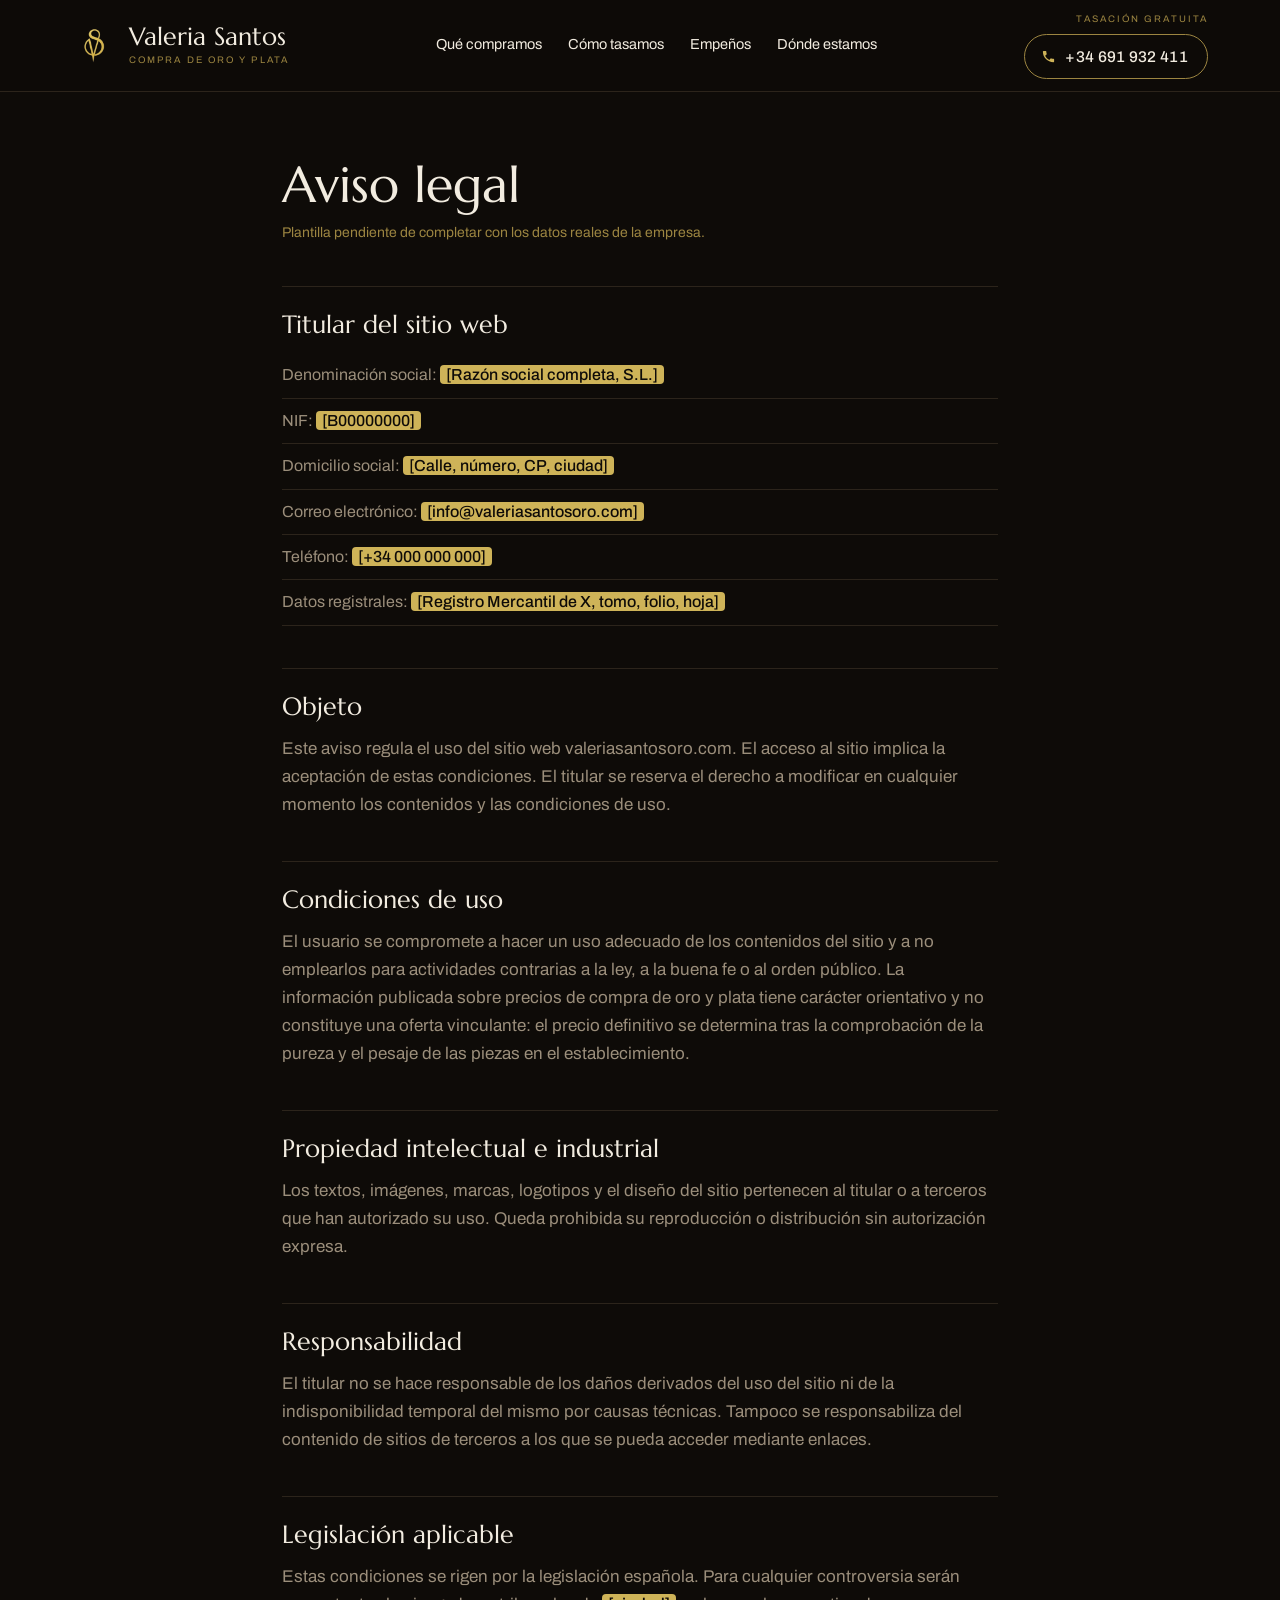
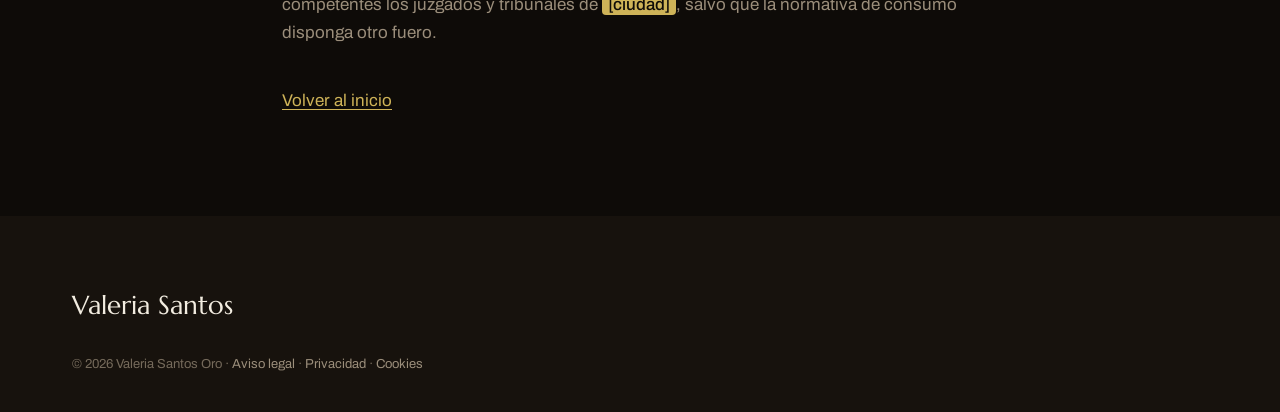
==== public/aviso-legal.html @ 577647a5 "Publicar solo ./public, no la raíz del repositorio La configuración anterior publicaba la raíz y dej" ====
<!DOCTYPE html>
<html lang="es">
<head>
<meta charset="utf-8">
<meta name="viewport" content="width=device-width, initial-scale=1">
<title>Aviso legal | Valeria Santos Oro</title>
<meta name="robots" content="noindex, follow">
<link rel="preconnect" href="https://fonts.googleapis.com">
<link rel="preconnect" href="https://fonts.gstatic.com" crossorigin>
<link href="https://fonts.googleapis.com/css2?family=Marcellus&family=Archivo:wght@400;500;600&display=swap" rel="stylesheet">
<script>document.documentElement.className += ' js';</script>
<link rel="icon" href="favicon.png" type="image/png">
<link rel="apple-touch-icon" href="favicon.png">
<link rel="stylesheet" href="assets/css/estilo.css">
</head>
<body>

<header class="cabecera">
  <div class="contenedor cabecera__fila">
    <a class="marca" href="index.html">
      <img class="marca__logo" src="assets/img/logo.png" alt="" width="300" height="300">
      <span class="marca__nombre">Valeria Santos</span>
      <span class="marca__rotulo">Compra de oro y plata</span>
    </a>
    <button class="menu-boton" type="button" aria-expanded="false" aria-controls="menu-principal">
      <span class="menu-boton__barras"><i></i><i></i><i></i></span>
      <span class="menu-boton__texto">Menú</span>
    </button>
    <nav class="menu" id="menu-principal" aria-label="Principal">
      <a href="index.html#compramos">Qué compramos</a>
      <a href="index.html#proceso">Cómo tasamos</a>
      <a href="index.html#empenos">Empeños</a>
      <a href="index.html#tienda">Dónde estamos</a>
      <a class="menu__tel" href="tel:+34000000000" data-enlace="telefono" data-dato="telefono">+34 000 000 000</a>
    </nav>
    <div class="contacto-cabecera">
      <span class="contacto-cabecera__nota">Tasación gratuita</span>
      <a class="tel-cabecera" href="tel:+34000000000" data-enlace="telefono" data-dato="telefono">+34 000 000 000</a>
    </div>
  </div>
</header>

<main class="contenedor legal">
<h1>Aviso legal</h1>
<p class="fecha">Plantilla pendiente de completar con los datos reales de la empresa.</p>

<h2>Titular del sitio web</h2>
<ul>
  <li>Denominación social: <span class="hueco">[Razón social completa, S.L.]</span></li>
  <li>NIF: <span class="hueco">[B00000000]</span></li>
  <li>Domicilio social: <span class="hueco">[Calle, número, CP, ciudad]</span></li>
  <li>Correo electrónico: <span class="hueco">[info@valeriasantosoro.com]</span></li>
  <li>Teléfono: <span class="hueco">[+34 000 000 000]</span></li>
  <li>Datos registrales: <span class="hueco">[Registro Mercantil de X, tomo, folio, hoja]</span></li>
</ul>

<h2>Objeto</h2>
<p>Este aviso regula el uso del sitio web valeriasantosoro.com. El acceso al sitio implica la aceptación de estas condiciones. El titular se reserva el derecho a modificar en cualquier momento los contenidos y las condiciones de uso.</p>

<h2>Condiciones de uso</h2>
<p>El usuario se compromete a hacer un uso adecuado de los contenidos del sitio y a no emplearlos para actividades contrarias a la ley, a la buena fe o al orden público. La información publicada sobre precios de compra de oro y plata tiene carácter orientativo y no constituye una oferta vinculante: el precio definitivo se determina tras la comprobación de la pureza y el pesaje de las piezas en el establecimiento.</p>

<h2>Propiedad intelectual e industrial</h2>
<p>Los textos, imágenes, marcas, logotipos y el diseño del sitio pertenecen al titular o a terceros que han autorizado su uso. Queda prohibida su reproducción o distribución sin autorización expresa.</p>

<h2>Responsabilidad</h2>
<p>El titular no se hace responsable de los daños derivados del uso del sitio ni de la indisponibilidad temporal del mismo por causas técnicas. Tampoco se responsabiliza del contenido de sitios de terceros a los que se pueda acceder mediante enlaces.</p>

<h2>Legislación aplicable</h2>
<p>Estas condiciones se rigen por la legislación española. Para cualquier controversia serán competentes los juzgados y tribunales de <span class="hueco">[ciudad]</span>, salvo que la normativa de consumo disponga otro fuero.</p>
<p style="margin-top:40px"><a href="index.html">Volver al inicio</a></p>
</main>

<footer class="pie">
  <div class="contenedor">
    <p class="pie__marca">Valeria Santos</p>
    <p class="pie__legal">© <span data-anio>2026</span> Valeria Santos Oro ·
      <a href="aviso-legal.html">Aviso legal</a> ·
      <a href="privacidad.html">Privacidad</a> ·
      <a href="politica-cookies.html">Cookies</a>
    </p>
  </div>
</footer>

<script src="assets/js/main.js"></script>
</body>
</html>
---- public/assets/css/estilo.css ----
/* ==========================================================================
   Valeria Santos Oro — hoja de estilo única
   v3: registro oscuro. El fondo es negro cálido en toda la web, no solo en
   una banda, y el oro se reserva para precios, botones y filetes.
   Los colores y las tipografías están en :root.
   ========================================================================== */

:root{
  /* Negros cálidos, de más hondo a más claro */
  --negro:      #0e0b08;   /* fondo general */
  --carbon:     #17120d;   /* superficie elevada: tablón, tarjetas */
  --carbon-2:   #201a13;   /* campos de formulario, estados hover */

  /* Oro muestreado del propio monograma VS de la clienta */
  --oro:        #ceb358;   /* tono medio: acento principal */
  --oro-claro:  #ebc968;   /* reflejo: hover y cifras */
  --oro-hondo:  #9c8541;   /* sombra: filetes y bordes */

  --marfil:     #f2ece0;   /* texto principal sobre negro */
  --tenue:      #9b8e7b;   /* texto secundario */
  --linea:      #2c241b;   /* separadores */
  --aviso:      #ceb358;   /* marcador de los huecos legales */

  --serif: 'Marcellus', 'Optima', 'Palatino Linotype', Georgia, serif;
  --sans:  'Archivo', 'Helvetica Neue', Arial, sans-serif;

  --radio: 4px;            /* paneles: apenas redondeados */

  /* Auricular para la píldora del teléfono */
  --icono-tel: url("data:image/svg+xml,%3Csvg xmlns='http://www.w3.org/2000/svg' viewBox='0 0 24 24'%3E%3Cpath fill='%23000' d='M6.6 10.8c1.4 2.8 3.8 5.2 6.6 6.6l2.2-2.2c.3-.3.7-.4 1-.2 1.1.4 2.4.6 3.6.6.6 0 1 .4 1 1V20c0 .6-.4 1-1 1C10.4 21 3 13.6 3 4c0-.6.4-1 1-1h3.5c.6 0 1 .4 1 1 0 1.3.2 2.5.6 3.6.1.4 0 .8-.2 1l-2.3 2.2z'/%3E%3C/svg%3E");
  --icono-mapa: url("data:image/svg+xml,%3Csvg xmlns='http://www.w3.org/2000/svg' viewBox='0 0 24 24'%3E%3Cpath fill='%23000' d='M12 2C8.1 2 5 5.1 5 9c0 5.25 7 13 7 13s7-7.75 7-13c0-3.9-3.1-7-7-7zm0 9.5A2.5 2.5 0 1 1 12 6.5a2.5 2.5 0 0 1 0 5z'/%3E%3C/svg%3E");
  --icono-wa: url("data:image/svg+xml,%3Csvg xmlns='http://www.w3.org/2000/svg' viewBox='0 0 24 24'%3E%3Cpath fill='%23000' d='M12.04 2C6.58 2 2.13 6.45 2.13 11.91c0 1.75.46 3.45 1.32 4.95L2 22l5.25-1.38a9.9 9.9 0 0 0 4.79 1.22c5.46 0 9.91-4.45 9.91-9.91 0-2.65-1.03-5.14-2.9-7.01A9.82 9.82 0 0 0 12.04 2zm5.8 14.16c-.25.69-1.44 1.31-1.98 1.36-.53.05-1.02.24-3.44-.72-2.9-1.14-4.74-4.1-4.88-4.29-.14-.19-1.16-1.55-1.16-2.95 0-1.4.73-2.09.99-2.37.26-.28.57-.35.76-.35h.54c.17 0 .41-.07.64.49.23.56.79 1.94.86 2.08.07.14.12.3.02.49-.09.19-.14.3-.28.47-.14.16-.29.36-.42.49-.14.14-.28.29-.12.57.16.28.72 1.19 1.55 1.93 1.07.95 1.97 1.25 2.25 1.39.28.14.44.12.61-.07.16-.19.7-.82.89-1.1.19-.28.37-.23.63-.14.26.09 1.64.77 1.92.91.28.14.47.21.54.33.07.12.07.68-.18 1.37z'/%3E%3C/svg%3E");
  --radio-pildora: 999px;  /* botones: píldora completa */
  --curva: cubic-bezier(.22,.61,.36,1);   /* salida suave */
  --ancho: 1180px;
  --cabecera-alto: 78px;
}

/* --------------------------------------------------------------- Base -- */

*,*::before,*::after{ box-sizing:border-box; }

html{
  scroll-behavior:smooth;
  scroll-padding-top:calc(var(--cabecera-alto) + 16px);
  -webkit-text-size-adjust:100%;
  background:var(--negro);
}

@media (prefers-reduced-motion: reduce){
  html{ scroll-behavior:auto; }
  *{ animation:none !important; transition:none !important; }
}

body{
  margin:0;
  background:var(--negro);
  color:var(--marfil);
  font-family:var(--sans);
  font-size:17px;
  line-height:1.65;
  -webkit-font-smoothing:antialiased;
}

img{ max-width:100%; height:auto; display:block; }

h1,h2,h3,h4{
  font-family:var(--serif);
  font-weight:400;
  color:var(--marfil);
  margin:0 0 14px;
  line-height:1.12;
  text-wrap:balance;
}

h1{ font-size:clamp(37px,5.2vw,62px); line-height:1.06; }
h2{ font-size:clamp(28px,3.4vw,42px); }
h3{ font-size:clamp(20px,2vw,23px); }

h4{
  font-family:var(--sans);
  font-size:12px;
  font-weight:600;
  letter-spacing:0.16em;
  text-transform:uppercase;
  color:var(--oro);
}

p{ margin:0 0 16px; }

a{ color:var(--oro); text-decoration:underline; text-underline-offset:3px; }
a:hover{ color:var(--oro-claro); }

ul{ margin:0; padding:0; list-style:none; }

:focus-visible{ outline:2px solid var(--oro-claro); outline-offset:3px; }

::selection{ background:var(--oro); color:var(--negro); }

/* ----------------------------------------------------------- Contenedor --
   OJO: .contenedor lleva padding lateral. Cualquier elemento que sea a la
   vez .contenedor y necesite separación arriba/abajo usa padding-top y
   padding-bottom POR SEPARADO. Un `padding: X 0` se come el margen lateral
   y el contenido queda pegado al borde en móvil. Ya pasó dos veces.       */

.contenedor{
  width:100%;
  max-width:var(--ancho);
  margin:0 auto;
  padding:0 22px;
}

/* ------------------------------------------------------ Fotografía -------
   Solo quedan dos imágenes en toda la web y las dos llevan el mismo
   tratamiento: virado a oro sobre negro. Así hacen juego entre ellas
   aunque vengan de sitios distintos, que era el problema de la v2.       */

.foto{
  position:relative;
  overflow:hidden;
  background:var(--carbon);
  border-radius:var(--radio);
}

.foto img{
  filter:grayscale(1) sepia(0.62) saturate(1.75) hue-rotate(-10deg)
         contrast(1.06) brightness(0.86);
}

/* Viñeta: funde el borde de la foto con el fondo de la página */
.foto::after{
  content:'';
  position:absolute;
  inset:0;
  pointer-events:none;
  background:
    linear-gradient(to top, rgba(14,11,8,.72), rgba(14,11,8,0) 46%),
    linear-gradient(to right, rgba(14,11,8,.35), rgba(14,11,8,0) 32%);
}

/* ---------------------------------------------------------- Encabezado -- */

.cabecera{
  position:sticky;
  top:0;
  z-index:30;
  background:rgba(14,11,8,.94);
  backdrop-filter:saturate(1.2) blur(8px);
  border-bottom:1px solid var(--linea);
}

.cabecera__fila{
  display:flex;
  align-items:center;
  justify-content:space-between;
  gap:24px;
  flex-wrap:wrap;
  min-height:var(--cabecera-alto);
  padding-top:12px;      /* separado a propósito: ver nota de .contenedor */
  padding-bottom:12px;
}

/* Rejilla de dos columnas: el monograma a la izquierda ocupando las dos
   filas, y el nombre sobre el rótulo a la derecha. */
.marca{
  text-decoration:none;
  color:inherit;
  display:grid;
  grid-template-columns:auto auto;
  justify-content:start;
  align-items:center;
  column-gap:13px;
}

.marca:hover{ color:inherit; }

.marca__logo{
  grid-column:1;
  grid-row:1 / span 2;
  width:44px;
  height:44px;
}

.marca__nombre{
  grid-column:2;
  grid-row:1;
  display:block;
  font-family:var(--serif);
  font-size:25px;
  line-height:1.1;
  color:var(--marfil);
}

.marca__rotulo{
  grid-column:2;
  grid-row:2;
  display:block;
  font-size:9.5px;
  letter-spacing:0.22em;
  text-transform:uppercase;
  color:var(--oro-hondo);
  margin-top:3px;
}

.menu{ display:flex; gap:26px; }

/* Teléfono dentro del desplegable: solo se ve en el móvil */
.menu__tel{ display:none; }

/* Botón del menú. Solo aparece en móvil Y con JS: sin JS el menú se queda
   como una fila desplazable, que es fea pero funciona. */
.menu-boton{
  display:none;
  align-items:center;
  gap:10px;
  padding:9px 16px 9px 14px;
  background:transparent;
  border:1px solid var(--oro-hondo);
  border-radius:var(--radio-pildora);
  color:var(--marfil);
  font-family:var(--sans);
  font-size:11px;
  font-weight:600;
  letter-spacing:0.16em;
  text-transform:uppercase;
  cursor:pointer;
  transition:border-color .22s var(--curva), color .22s var(--curva),
             background-color .22s var(--curva);
}

.menu-boton:hover,
.menu-boton[aria-expanded="true"]{
  border-color:var(--oro);
  color:var(--oro);
  background:rgba(206,179,88,.08);
}

.menu-boton__barras{
  position:relative;
  width:17px;
  height:12px;
  flex:0 0 auto;
}

.menu-boton__barras i{
  position:absolute;
  left:0;
  width:100%;
  height:1.5px;
  background:var(--oro);
  border-radius:2px;
  transition:transform .28s var(--curva), opacity .18s var(--curva);
}

.menu-boton__barras i:nth-child(1){ top:0; }
.menu-boton__barras i:nth-child(2){ top:5.25px; }
.menu-boton__barras i:nth-child(3){ top:10.5px; }

/* Las tres barras se cruzan en aspa al abrir */
.menu-boton[aria-expanded="true"] .menu-boton__barras i:nth-child(1){ transform:translateY(5.25px) rotate(45deg); }
.menu-boton[aria-expanded="true"] .menu-boton__barras i:nth-child(2){ opacity:0; }
.menu-boton[aria-expanded="true"] .menu-boton__barras i:nth-child(3){ transform:translateY(-5.25px) rotate(-45deg); }

.menu a{
  font-size:14.5px;
  color:var(--marfil);
  text-decoration:none;
  padding:4px 0;
  border-bottom:1px solid transparent;
  white-space:nowrap;
}

.menu a:hover{ color:var(--oro); border-bottom-color:var(--oro); }

/* El teléfono en crudo alineado a la derecha se veía barato. Va en un
   bloque con rótulo encima y el número dentro de una píldora con auricular,
   igual que la marca lleva nombre sobre rótulo. */
.contacto-cabecera{
  display:grid;
  justify-items:end;
  gap:6px;
}

.contacto-cabecera__nota{
  font-size:9.5px;
  letter-spacing:0.22em;
  text-transform:uppercase;
  color:var(--oro-hondo);
  white-space:nowrap;
}

.tel-cabecera,
.accion{
  display:inline-flex;
  align-items:center;
  gap:9px;
  padding:9px 19px 9px 16px;
  border:1px solid var(--oro-hondo);
  border-radius:var(--radio-pildora);
  font-family:var(--sans);
  font-size:15.5px;
  font-weight:500;
  letter-spacing:0.02em;
  font-variant-numeric:tabular-nums;
  color:var(--marfil);
  text-decoration:none;
  white-space:nowrap;
}

/* El auricular va como máscara CSS, no como <img>: main.js reescribe el
   texto del enlace y se llevaría por delante cualquier hijo. */
.tel-cabecera::before,
.accion::before{
  content:'';
  flex:0 0 auto;
  width:15px;
  height:15px;
  background:var(--oro);
  transition:background-color .22s var(--curva);
  -webkit-mask:var(--icono-tel) center/contain no-repeat;
  mask:var(--icono-tel) center/contain no-repeat;
}

.tel-cabecera:hover,
.accion:hover{
  border-color:var(--oro);
  background:rgba(206,179,88,.09);
  color:var(--oro-claro);
}

.tel-cabecera:hover::before,
.accion:hover::before{ background:var(--oro-claro); }

/* Fila de acciones: llamar, cómo llegar, WhatsApp */
.acciones-sede{
  display:flex;
  flex-wrap:wrap;
  gap:10px;
  margin:18px 0 4px;
}

.accion{ transition:border-color .22s var(--curva), color .22s var(--curva),
                    background-color .22s var(--curva), transform .22s var(--curva); }
.accion:hover{ transform:translateY(-2px); }

.accion--tel::before{ -webkit-mask-image:var(--icono-tel); mask-image:var(--icono-tel); }
.accion--mapa::before{ -webkit-mask-image:var(--icono-mapa); mask-image:var(--icono-mapa); }
.accion--whatsapp::before{ -webkit-mask-image:var(--icono-wa); mask-image:var(--icono-wa); }

/* -------------------------------------------------------------- Botones -- */

.boton{
  position:relative;
  isolation:isolate;
  overflow:hidden;
  display:inline-block;
  padding:17px 36px;
  border:1px solid transparent;
  border-radius:var(--radio-pildora);
  font-family:var(--sans);
  font-size:13.5px;
  font-weight:600;
  letter-spacing:0.1em;
  text-transform:uppercase;
  text-decoration:none;
  text-align:center;
  cursor:pointer;
  transform:translateZ(0);
  transition:background-color .22s var(--curva), color .22s var(--curva),
             border-color .22s var(--curva), transform .22s var(--curva),
             box-shadow .22s var(--curva);
}

/* Barrido de luz al pasar por encima. Es el único brillo de toda la web:
   una pasada, no un degradado permanente. */
.boton::before{
  content:'';
  position:absolute;
  inset:0 auto 0 -60%;
  width:45%;
  z-index:-1;
  transform:skewX(-18deg);
  background:linear-gradient(90deg,
    rgba(255,255,255,0) 0%,
    rgba(255,255,255,.30) 50%,
    rgba(255,255,255,0) 100%);
  transition:left .55s var(--curva);
}

.boton:hover::before{ left:115%; }

.boton:hover{ transform:translateY(-2px); }
.boton:active{ transform:translateY(0); transition-duration:.06s; }

/* Oro macizo sobre negro: la llamada principal */
.boton--oro,
.boton--solido{ background:var(--oro); border-color:var(--oro); color:var(--negro); }

.boton--oro:hover,
.boton--solido:hover{
  background:var(--oro-claro);
  border-color:var(--oro-claro);
  color:var(--negro);
  box-shadow:0 10px 26px -12px rgba(206,179,88,.85);
}

.boton--linea{ background:transparent; border-color:var(--oro-hondo); color:var(--marfil); }

.boton--linea:hover{
  border-color:var(--oro);
  color:var(--oro);
  box-shadow:0 10px 24px -14px rgba(206,179,88,.6);
}

.boton--linea::before{
  background:linear-gradient(90deg,
    rgba(206,179,88,0) 0%, rgba(206,179,88,.16) 50%, rgba(206,179,88,0) 100%);
}

.acciones{ display:flex; flex-wrap:wrap; gap:12px; margin-top:30px; }

/* -------------------------------------------------------------- Portada -- */

.portada{ border-bottom:1px solid var(--linea); }

.portada__rejilla{
  display:grid;
  grid-template-columns:1.02fr 0.98fr;
  grid-template-rows:auto auto;
  gap:46px 56px;
  align-items:start;
  padding-top:72px;      /* separado a propósito: ver nota de .contenedor */
  padding-bottom:72px;
}

/* min-width:0 en los hijos: sin esto el ancho intrínseco de la foto
   infla su columna `fr` y aplasta la del texto. */
.portada__rejilla > *{ min-width:0; }

.portada__rejilla > div:first-child{ grid-column:1; grid-row:1; }
.portada__foto{ grid-column:2; grid-row:1 / span 2; }
.tablon{ grid-column:1; grid-row:2; }

/* La foto va en absoluto dentro de su caja para no aportar altura: la
   rejilla la marcan el texto y el tablón, y la foto se recorta a esa medida. */
.portada__foto{ min-height:100%; }

.portada__foto img{
  position:absolute;
  inset:0;
  width:100%;
  height:100%;
  object-fit:cover;
}

.portada__entrada{
  font-size:18.5px;
  color:var(--tenue);
  max-width:50ch;
  margin-top:22px;
}

/* --------------------------------------------------- Tablón de precios --
   La pieza central de la portada: en este negocio el precio del gramo es
   el gancho, así que va enmarcado en oro y con las cifras grandes.       */

.tablon{
  background:var(--carbon);
  border:1px solid var(--oro-hondo);
  border-radius:var(--radio);
  padding:26px 30px 24px;
}

.tablon__cabeza{
  display:flex;
  flex-wrap:wrap;
  align-items:baseline;
  justify-content:space-between;
  gap:8px;
  padding-bottom:15px;
  border-bottom:1px solid var(--oro-hondo);
}

.tablon__titulo{
  font-family:var(--serif);
  font-size:21px;
  color:var(--oro-claro);
}

.tablon__fecha{
  font-size:11px;
  letter-spacing:0.12em;
  text-transform:uppercase;
  color:var(--tenue);
}

.tablon__lista{ margin:4px 0 0; }

.tablon__lista li{
  display:flex;
  align-items:baseline;
  justify-content:space-between;
  gap:16px;
  padding:10px 0;
  border-bottom:1px solid var(--linea);
}

.tablon__lista li:last-child{ border-bottom:0; }

.tablon__quilate{ font-size:15px; color:var(--marfil); }
.tablon__quilate span{ color:var(--tenue); font-size:12.5px; margin-left:4px; }

.tablon__precio{
  font-family:var(--serif);
  font-size:24px;
  color:var(--oro-claro);
  white-space:nowrap;
  font-variant-numeric:tabular-nums;
}

.tablon__nota{
  margin:16px 0 0;
  font-size:12px;
  line-height:1.6;
  color:var(--tenue);
}

/* --------------------------------------------------------------- Franja -- */

.franja{ background:var(--carbon); border-bottom:1px solid var(--linea); }

.franja__rejilla{
  display:grid;
  grid-template-columns:repeat(3,1fr);
  gap:20px 40px;
  padding-top:32px;      /* separado a propósito: ver nota de .contenedor */
  padding-bottom:32px;
}

.franja__dato{ margin:0; }

.franja__dato b{
  display:block;
  font-family:var(--serif);
  font-weight:400;
  font-size:23px;
  color:var(--oro);
  margin-bottom:3px;
}

.franja__dato span{ font-size:14.5px; color:var(--tenue); }

/* ------------------------------------------------------------ Secciones --
   Ya no hay alternancia de fondos claros: todo es negro y las secciones se
   separan con un filete. --hueso sube un punto la superficie.            */

.seccion{ padding:84px 0; border-bottom:1px solid var(--linea); }
.seccion--hueso{ background:var(--carbon); }
.seccion--oscura{ background:var(--negro); }

.regla{
  width:46px;
  height:1px;
  border:0;
  background:var(--oro);
  margin:0 0 24px;
}

.seccion__intro{
  font-size:18px;
  color:var(--tenue);
  max-width:60ch;
  margin-bottom:44px;
}

/* -------------------------------------------------------- Qué compramos --
   Sin fotos: rejilla tipográfica. Cada categoría lleva su ley o su nota de
   tasación arriba, como una tabla de contrastes.                         */

.piezas{
  display:grid;
  grid-template-columns:repeat(3,1fr);
  gap:2px;
  background:var(--linea);
  border:1px solid var(--linea);
  border-radius:var(--radio);
}

.piezas > *{ min-width:0; }

.pieza{
  background:var(--negro);
  padding:28px 26px 30px;
}

.seccion--hueso .pieza{ background:var(--carbon); }

.pieza__ley{
  display:block;
  font-size:11px;
  font-weight:600;
  letter-spacing:0.15em;
  text-transform:uppercase;
  color:var(--oro-hondo);
  font-variant-numeric:tabular-nums;
  margin-bottom:12px;
}

.pieza h3{ margin-bottom:9px; }
.pieza p{ margin:0; font-size:15.5px; color:var(--tenue); }

/* --------------------------------------------------- Cómo tasamos (banda) -- */

.banda{
  display:grid;
  grid-template-columns:0.8fr 1.2fr;
  gap:58px;
  align-items:start;
}

.banda > *{ min-width:0; }

.banda__foto{ align-self:stretch; }

.banda__foto img{
  width:100%;
  aspect-ratio:3 / 4;
  object-fit:cover;
}

.banda__texto{ min-width:0; }

.pasos{ counter-reset:paso; margin:0; padding:0; list-style:none; }

.pasos li{
  counter-increment:paso;
  display:flex;
  gap:24px;
  padding:22px 0;
  border-top:1px solid var(--linea);
}

.pasos li:last-child{ border-bottom:1px solid var(--linea); }

/* Numeración real: esto sí es una secuencia, los pasos van en orden */
.pasos li::before{
  content:counter(paso,decimal-leading-zero);
  flex:0 0 auto;
  font-family:var(--serif);
  font-size:22px;
  color:var(--oro);
  line-height:1.25;
  min-width:36px;
  font-variant-numeric:tabular-nums;
}

.pasos h3{ font-size:20px; margin-bottom:6px; }
.pasos p{ margin:0; font-size:15.5px; color:var(--tenue); }

/* -------------------------------------------------------------- Empeños -- */

.empeno{
  display:grid;
  grid-template-columns:repeat(3,1fr);
  gap:32px;
}

.empeno > *{ min-width:0; }

.empeno__punto{
  border-top:2px solid var(--oro);
  padding-top:20px;
}

.empeno__punto h3{ font-size:21px; margin-bottom:8px; }
.empeno__punto p{ margin:0; font-size:15.5px; color:var(--tenue); }

/* ------------------------------------------------------------- Ejemplos -- */

.ejemplos{
  display:grid;
  grid-template-columns:repeat(2,1fr);
  gap:0 50px;
}

.ejemplo{
  display:flex;
  align-items:baseline;
  justify-content:space-between;
  gap:20px;
  padding:17px 0;
  border-bottom:1px solid var(--linea);
}

.ejemplo__pieza{ font-size:16.5px; color:var(--marfil); }

.ejemplo__pieza span{
  display:block;
  font-size:13.5px;
  color:var(--tenue);
  margin-top:1px;
}

.ejemplo__peso{
  font-family:var(--serif);
  font-size:20px;
  color:var(--oro);
  white-space:nowrap;
  font-variant-numeric:tabular-nums;
}

/* -------------------------------------------------------------- Reseñas -- */

.resenas{
  display:grid;
  grid-template-columns:repeat(3,1fr);
  gap:26px;
}

.resenas > *{ min-width:0; }

.resena{
  margin:0;
  background:var(--carbon);
  border:1px solid var(--linea);
  border-left:2px solid var(--oro);
  border-radius:var(--radio);
  padding:28px 28px 24px;
}

.seccion--hueso .resena{ background:var(--negro); }

.resena p{
  font-family:var(--serif);
  font-size:18.5px;
  line-height:1.5;
  color:var(--marfil);
  margin:0 0 18px;
}

.resena cite{
  font-style:normal;
  font-size:12px;
  letter-spacing:0.13em;
  text-transform:uppercase;
  color:var(--oro-hondo);
}

/* ------------------------------------------------ Formulario de tasación -- */

.tasacion{
  display:grid;
  grid-template-columns:1.32fr 0.68fr;
  gap:52px;
  align-items:start;
}

.tasacion > *{ min-width:0; }

.formulario{ display:flex; flex-direction:column; gap:18px; }

.doble{ display:grid; grid-template-columns:1fr 1fr; gap:18px; }

.campo{ display:flex; flex-direction:column; gap:7px; }

.campo label{
  font-size:11.5px;
  font-weight:600;
  letter-spacing:0.13em;
  text-transform:uppercase;
  color:var(--oro-hondo);
}

.campo input,
.campo select,
.campo textarea{
  font-family:var(--sans);
  font-size:16px;
  color:var(--marfil);
  background:var(--carbon-2);
  border:1px solid var(--linea);
  border-radius:var(--radio);
  padding:14px 15px;
  width:100%;
  transition:border-color .18s ease;
}

.campo textarea{ min-height:112px; resize:vertical; }

.campo input::placeholder,
.campo textarea::placeholder{ color:#6f6455; }

.campo input:focus,
.campo select:focus,
.campo textarea:focus{ border-color:var(--oro); }

/* Estado de error, lo pone main.js al validar */
.campo--error input,
.campo--error select,
.campo--error textarea{ border-color:#c7614f; }

.campo__error{
  font-size:13px;
  color:#d9806d;
  text-transform:none;
  letter-spacing:0;
  font-weight:400;
}

.consentimiento{
  display:flex;
  align-items:flex-start;
  gap:11px;
  font-size:14.5px;
  color:var(--tenue);
  line-height:1.5;
}

.consentimiento input{ margin-top:4px; accent-color:var(--oro); flex:0 0 auto; }
.consentimiento.campo--error span{ color:#d9806d; }

.aviso-form{
  margin:0;
  font-size:12.5px;
  line-height:1.6;
  color:var(--tenue);
  border-top:1px solid var(--linea);
  padding-top:16px;
}

.contacto-directo{
  background:var(--carbon);
  border:1px solid var(--linea);
  border-top:2px solid var(--oro);
  border-radius:var(--radio);
  padding:30px 28px;
}

.seccion--hueso .contacto-directo{ background:var(--negro); }

.contacto-directo h3{ margin-bottom:7px; }
.contacto-directo p{ font-size:15px; color:var(--tenue); }

.dato{
  display:block;
  font-family:var(--serif);
  font-size:22px;
  color:var(--oro-claro);
  text-decoration:none;
  margin-top:12px;
  word-break:break-word;
}

.dato:hover{ color:var(--marfil); }

/* ----------------------------------------------------------- Preguntas -- */

.preguntas{ max-width:820px; }

.preguntas details{ border-bottom:1px solid var(--linea); }

.preguntas summary{
  cursor:pointer;
  list-style:none;
  padding:20px 44px 20px 0;
  position:relative;
  font-family:var(--serif);
  font-size:20px;
  color:var(--marfil);
}

.preguntas summary::-webkit-details-marker{ display:none; }

.preguntas summary::after{
  content:'+';
  position:absolute;
  right:8px;
  top:50%;
  transform:translateY(-50%);
  font-family:var(--sans);
  font-size:22px;
  font-weight:400;
  color:var(--oro);
  line-height:1;
}

.preguntas details[open] summary::after{ content:'–'; }
.preguntas summary:hover{ color:var(--oro); }

.preguntas details p{
  margin:0;
  padding:0 44px 24px 0;
  font-size:16px;
  color:var(--tenue);
}

/* --------------------------------------------------------------- Tienda -- */

.tienda{
  display:grid;
  grid-template-columns:0.78fr 1.22fr;
  gap:48px;
  align-items:start;
}

.tienda > *{ min-width:0; }

/* Cuando una sede no tiene mapa, main.js quita el iframe y pone esta clase */
.tienda--sin-mapa{ grid-template-columns:1fr; max-width:560px; }

/* Segunda sede y siguientes: separadas con un filete, no pegadas */
.tienda + .tienda{
  margin-top:48px;
  padding-top:48px;
  border-top:1px solid var(--linea);
}

.horario{ margin-top:24px; border-top:1px solid var(--linea); }

.horario li{
  display:flex;
  justify-content:space-between;
  gap:18px;
  padding:12px 0;
  border-bottom:1px solid var(--linea);
  font-size:15.5px;
  color:var(--tenue);
}

.horario li span:last-child{
  color:var(--marfil);
  font-variant-numeric:tabular-nums;
}

/* Google Maps solo sirve su tema claro: sin filtro queda un rectángulo
   blanco que rompe la página. El fondo oscuro cubre además el hueco
   mientras el iframe carga. */
.mapa{
  width:100%;
  min-height:420px;
  height:100%;
  border:1px solid var(--oro-hondo);
  border-radius:var(--radio);
  display:block;
  background:var(--carbon);
  filter:grayscale(0.55) brightness(0.74) contrast(1.08) sepia(0.18);
}

/* ------------------------------------------------------------------ Pie -- */

.pie{
  background:var(--carbon);
  color:var(--tenue);
  padding:68px 0 36px;
  font-size:15px;
}

.pie__rejilla{
  display:grid;
  grid-template-columns:1.5fr 1fr 1fr;
  gap:40px;
  padding-bottom:40px;
  border-bottom:1px solid var(--linea);
}

.pie__rejilla > *{ min-width:0; }

.pie__marca{
  font-family:var(--serif);
  font-size:26px;
  color:var(--marfil);
  margin-bottom:10px;
}

.pie h4{ margin-bottom:16px; }

.pie li{ margin-bottom:10px; }

.pie a{ color:var(--tenue); text-decoration:none; }
.pie a:hover{ color:var(--oro); text-decoration:underline; }

.redes{
  display:flex;
  flex-wrap:wrap;
  gap:18px;
  margin-top:20px;
  padding-top:18px;
  border-top:1px solid var(--linea);
}

.redes li{ margin:0; }

.redes a{
  font-size:12px;
  letter-spacing:0.13em;
  text-transform:uppercase;
  color:var(--oro-hondo);
}

.redes a:hover{ color:var(--oro); }

.pie__legal{
  margin:28px 0 0;
  font-size:13px;
  color:#756a5b;
}

.pie .contenedor > .pie__marca{ margin-bottom:6px; }

/* ---------------------------------------------- Barra fija de contacto -- */

.barra{
  display:none;   /* solo en móvil, ver media query */
  position:fixed;
  left:0;
  right:0;
  bottom:0;
  z-index:40;
  background:var(--carbon);
  border-top:1px solid var(--oro-hondo);
}

.barra a{
  flex:1 1 0;
  padding:16px 8px;
  transition:background-color .2s var(--curva), color .2s var(--curva);
  text-align:center;
  font-size:13.5px;
  font-weight:600;
  letter-spacing:0.11em;
  text-transform:uppercase;
  text-decoration:none;
  color:var(--oro);
}

.barra a + a{ border-left:1px solid var(--linea); }
.barra a:hover{ background:var(--carbon-2); }

/* -------------------------------------------------------- Páginas legales -- */

.legal{
  max-width:760px;
  padding-top:66px;      /* separado a propósito: ver nota de .contenedor */
  padding-bottom:84px;
}

.legal h1{ font-size:clamp(33px,4.4vw,50px); margin-bottom:10px; }

.legal h2{
  font-size:25px;
  margin-top:42px;
  padding-top:24px;
  border-top:1px solid var(--linea);
}

.legal p{ color:var(--tenue); }

.legal .fecha{
  font-size:14px;
  color:var(--oro-hondo);
  margin-bottom:32px;
}

.legal ul{ margin:0 0 16px; }

.legal li{
  padding:9px 0;
  border-bottom:1px solid var(--linea);
  font-size:16px;
  color:var(--tenue);
}

/* Hueco pendiente de rellenar por el cliente: resaltado a propósito, para
   que no se publique sin completar. */
.hueco{
  background:var(--aviso);
  color:var(--negro);
  padding:1px 6px;
  border-radius:var(--radio);
  font-weight:500;
  box-decoration-break:clone;
  -webkit-box-decoration-break:clone;
}

/* ---------------------------------------------------------- Responsive -- */

@media (max-width: 1040px){
  .piezas{ grid-template-columns:repeat(2,1fr); }
  .portada__rejilla{ gap:38px 40px; }
  .banda,
  .tasacion,
  .tienda{ gap:38px; }
}

@media (max-width: 900px){
  /* Respaldo sin JS: el menú se queda como fila desplazable. Feo, pero
     navegable. Con JS (clase .js en el <html>) pasa a desplegable. */
  .cabecera__fila{ gap:14px; }

  .menu{
    order:3;
    flex-basis:100%;
    gap:20px;
    overflow-x:auto;
    padding-bottom:2px;
    -webkit-overflow-scrolling:touch;
  }

  /* ---------- Desplegable (solo con JS) ---------- */

  .js .cabecera{ position:sticky; }
  .js .cabecera__fila{ flex-wrap:nowrap; justify-content:space-between; gap:12px; }

  /* La píldora del teléfono se va: ocupa demasiado y ya está abajo en la
     barra fija y dentro del propio desplegable. */
  .js .contacto-cabecera{ display:none; }

  .js .menu-boton{ display:inline-flex; }

  .js .menu{
    position:absolute;
    top:100%;
    left:0;
    right:0;
    order:0;
    flex-direction:column;
    gap:0;
    padding:6px 22px 24px;
    background:var(--carbon);
    border-top:1px solid var(--oro-hondo);
    border-bottom:1px solid var(--linea);
    box-shadow:0 24px 40px -26px rgba(0,0,0,.95);
    max-height:calc(100vh - 100%);
    overflow-y:auto;
    overflow-x:hidden;

    /* cerrado */
    visibility:hidden;
    opacity:0;
    transform:translateY(-12px);
    transition:opacity .26s var(--curva), transform .26s var(--curva),
               visibility 0s linear .26s;
  }

  .js .menu--abierto{
    visibility:visible;
    opacity:1;
    transform:none;
    transition:opacity .26s var(--curva), transform .26s var(--curva),
               visibility 0s;
  }

  .js .menu a{
    font-family:var(--serif);
    font-size:19px;
    padding:15px 2px;
    border-bottom:1px solid var(--linea);
    white-space:normal;
  }

  .js .menu a::after{ display:none; }
  .js .menu a:hover{ color:var(--oro); border-bottom-color:var(--linea); }

  .js .menu__tel{
    display:block;
    margin-top:18px;
    padding:14px 2px 0;
    border-bottom:0;
    color:var(--oro-claro);
    font-size:22px;
    font-variant-numeric:tabular-nums;
  }

  @media (prefers-reduced-motion: reduce){
    .js .menu{ transition:none; }
  }

  .portada__rejilla{
    grid-template-columns:1fr;
    padding-top:48px;
    padding-bottom:48px;
  }

  .portada__rejilla > div:first-child,
  .portada__foto,
  .tablon{ grid-column:1; grid-row:auto; }

  .portada__foto{ min-height:0; aspect-ratio:16 / 10; }

  .seccion{ padding:60px 0; }

  .banda,
  .tasacion,
  .tienda{ grid-template-columns:1fr; }

  .banda__foto img{ aspect-ratio:16 / 10; max-height:380px; }

  .resenas{ grid-template-columns:1fr; }

  .empeno{ grid-template-columns:1fr; gap:26px; }

  .ejemplos{ grid-template-columns:1fr; gap:0; }

  .pie__rejilla{ grid-template-columns:1fr 1fr; }
}

@media (max-width: 620px){
  body{ font-size:16.5px; }

  .franja__rejilla{ grid-template-columns:1fr; gap:16px; }

  .piezas{ grid-template-columns:1fr; }

  .doble{ grid-template-columns:1fr; }

  .tel-cabecera{ font-size:18px; }

  .marca__logo{ width:36px; height:36px; }

  .menu-boton{ padding:9px 13px; }
  .menu-boton__texto{
    position:absolute;      /* se oculta a la vista pero lo sigue leyendo
                               un lector de pantalla: es el nombre del botón */
    width:1px; height:1px;
    margin:-1px; padding:0;
    overflow:hidden; clip:rect(0 0 0 0); white-space:nowrap; border:0;
  }

  .acciones .boton{ width:100%; }

  .tablon{ padding:22px 22px 20px; }

  .pie__rejilla{ grid-template-columns:1fr; gap:30px; }

  /* La barra fija tapa el final de la página: se compensa con padding */
  .barra{ display:flex; }
  body{ padding-bottom:56px; }
}

/* ------------------------------------------------------------ Impresión -- */

@media print{
  .cabecera,.barra,.menu,.mapa{ display:none !important; }
  body{ background:#fff; color:#000; padding-bottom:0; }
  .seccion{ padding:18px 0; }
  /* .legal es a la vez .contenedor: nunca usar el atajo `padding: X 0` */
  .legal{ padding-top:18px; padding-bottom:18px; }
  a{ color:#000; }
  .foto img{ filter:none; }
}


/* ==========================================================================
   MOVIMIENTO
   Regla de oro: la página tiene que verse COMPLETA sin JavaScript. Nada
   queda en opacity:0 esperando un observer. main.js añade la clase `anim`
   al <html> y solo entonces se aplica el estado previo de las entradas;
   si el JS falla, o el usuario pide menos movimiento, se ve todo fijo.
   ========================================================================== */

/* ------------------------------------------------- Entradas al hacer scroll -- */

.anim [data-anim]{
  opacity:0;
  transform:translateY(18px);
  transition:opacity .62s var(--curva), transform .62s var(--curva);
  transition-delay:var(--retardo, 0ms);
  will-change:opacity, transform;
}

.anim [data-anim="izq"]{ transform:translateX(-22px); }
.anim [data-anim="der"]{ transform:translateX(22px); }
.anim [data-anim="escala"]{ transform:scale(.965); }

.anim [data-anim].visible{
  opacity:1;
  transform:none;
}

/* --------------------------------------------------------- Resplandor -------
   Un halo de oro muy tenue detrás de la portada. Da profundidad sin
   convertirse en un degradado a la vista.                                  */

.portada{
  position:relative;
  isolation:isolate;
  overflow:hidden;
}

.portada::before{
  content:'';
  position:absolute;
  z-index:-1;
  top:-30%;
  right:-10%;
  width:70vw;
  height:120%;
  pointer-events:none;
  background:radial-gradient(closest-side,
    rgba(206,179,88,.13), rgba(206,179,88,.05) 55%, rgba(206,179,88,0) 78%);
}

/* ------------------------------------------------------ Cabecera al scroll -- */

.cabecera{
  transition:min-height .3s var(--curva), background-color .3s var(--curva),
             box-shadow .3s var(--curva);
}

.cabecera--reducida{
  box-shadow:0 10px 30px -18px rgba(0,0,0,.9);
  background:rgba(14,11,8,.97);
}

.cabecera--reducida .cabecera__fila{
  padding-top:7px;
  padding-bottom:7px;
  transition:padding .3s var(--curva);
}

.cabecera--reducida .marca__logo{ width:36px; height:36px; }

.cabecera__fila{ transition:padding .3s var(--curva); }
.marca__logo{ transition:width .3s var(--curva), height .3s var(--curva); }

/* --------------------------------------------------------- Microacciones -- */

/* Menú: el filete crece desde la izquierda en vez de aparecer de golpe */
.menu a{
  position:relative;
  border-bottom-color:transparent;
}

.menu a::after{
  content:'';
  position:absolute;
  left:0;
  bottom:0;
  height:1px;
  width:100%;
  background:var(--oro);
  transform:scaleX(0);
  transform-origin:left;
  transition:transform .28s var(--curva);
}

.menu a:hover::after{ transform:scaleX(1); }

/* Tarjetas de categoría: se levantan y se encienden por el borde superior */
.pieza{
  position:relative;
  transition:background-color .28s var(--curva), transform .28s var(--curva);
}

.pieza::before{
  content:'';
  position:absolute;
  left:0;
  right:0;
  top:0;
  height:2px;
  background:var(--oro);
  transform:scaleX(0);
  transform-origin:left;
  transition:transform .34s var(--curva);
}

.pieza:hover{ background:var(--carbon-2); transform:translateY(-3px); }
.pieza:hover::before{ transform:scaleX(1); }
.pieza h3{ transition:color .28s var(--curva); }
.pieza:hover h3{ color:var(--oro-claro); }

/* Tablón: la fila se realza al pasar por encima */
.tablon__lista li{
  transition:background-color .2s var(--curva), padding-left .2s var(--curva);
  padding-left:0;
}

.tablon__lista li:hover{
  background:rgba(206,179,88,.06);
  padding-left:8px;
}

.tablon__precio{ transition:color .2s var(--curva); }
.tablon__lista li:hover .tablon__precio{ color:#fff3cf; }

/* Filas de pesos y de horario */
.ejemplo{ transition:border-color .24s var(--curva); }
.ejemplo:hover{ border-bottom-color:var(--oro-hondo); }
.ejemplo__peso{ transition:color .24s var(--curva); }
.ejemplo:hover .ejemplo__peso{ color:var(--oro-claro); }

/* Reseñas y punto de empeño */
.resena{ transition:transform .28s var(--curva), border-left-color .28s var(--curva); }
.resena:hover{ transform:translateY(-3px); border-left-color:var(--oro-claro); }

.empeno__punto{ transition:border-top-color .28s var(--curva); }
.empeno__punto:hover{ border-top-color:var(--oro-claro); }

/* Preguntas: el signo gira al abrir */
.preguntas summary::after{ transition:transform .3s var(--curva), color .2s var(--curva); }
.preguntas details[open] summary::after{ transform:translateY(-50%) rotate(180deg); }
.preguntas summary{ transition:color .22s var(--curva); }

/* El cuerpo de la respuesta se despliega en altura: <details> no anima
   solo, lo hace main.js midiendo el alto real. */
.preguntas details p{ overflow:hidden; }

/* Fotos: acercamiento lento al pasar por encima */
.foto img{
  transition:transform .9s var(--curva), filter .5s var(--curva);
}

.foto:hover img{ transform:scale(1.035); }

/* Enlaces de dato y redes */
.dato{ transition:color .22s var(--curva), transform .22s var(--curva); }
.dato:hover{ transform:translateX(3px); }
.redes a{ transition:color .22s var(--curva); }
.tel-cabecera{ transition:color .22s var(--curva); }

/* Contacto directo y campos */
.contacto-directo{ transition:border-top-color .28s var(--curva); }
.contacto-directo:hover{ border-top-color:var(--oro-claro); }

.campo input,
.campo select,
.campo textarea{
  transition:border-color .22s var(--curva), background-color .22s var(--curva),
             box-shadow .22s var(--curva);
}

.campo input:focus,
.campo select:focus,
.campo textarea:focus{
  background:var(--negro);
  box-shadow:0 0 0 3px rgba(206,179,88,.14);
}

/* Cifras del tablón mientras cuentan: evita el salto de ancho */
.tablon__precio{ font-variant-numeric:tabular-nums; }

/* ------------------------------------------------------- Menos movimiento --
   Quien lo pida en su sistema ve la web entera, quieta y sin transiciones. */

@media (prefers-reduced-motion: reduce){
  .anim [data-anim],
  .anim [data-anim].visible{
    opacity:1 !important;
    transform:none !important;
    transition:none !important;
  }
  .boton::before{ display:none; }
  .portada::before{ opacity:.5; }
}


/* ------------------------------------------------- Estado de cada tienda --
   Abierto / cerrado en vivo. Lo calcula main.js con los horarios de CONFIG;
   si no consigue interpretarlos, el chip sencillamente no aparece.        */

.estado{
  display:inline-flex;
  align-items:center;
  gap:8px;
  margin:2px 0 16px;
  padding:6px 14px 6px 12px;
  border:1px solid var(--linea);
  border-radius:var(--radio-pildora);
  font-size:11px;
  font-weight:600;
  letter-spacing:0.13em;
  text-transform:uppercase;
  color:var(--tenue);
}

.estado i{
  width:7px;
  height:7px;
  border-radius:50%;
  background:currentColor;
  flex:0 0 auto;
}

.estado b{ font-weight:600; letter-spacing:inherit; }

.estado--abierto{
  color:var(--oro);
  border-color:var(--oro-hondo);
  background:rgba(206,179,88,.07);
}

.estado--abierto i{ animation:latido 2.6s ease-in-out infinite; }

@keyframes latido{
  0%,100%{ opacity:1;   transform:scale(1); }
  50%    { opacity:.45; transform:scale(.82); }
}

@media (prefers-reduced-motion: reduce){
  .estado--abierto i{ animation:none; }
}

/* ------------------------------------------------------------- Estrellas -- */

.estrellas{
  display:block;
  color:var(--oro);
  font-size:14px;
  letter-spacing:0.22em;
  margin-bottom:14px;
}


/* ------------------------------------------------------- Calculadora -----
   Cruza el peso con la cotización del tablón. Los ejemplos de abajo son
   botones: al pulsarlos rellenan estos campos.                           */

.calculadora{
  display:grid;
  grid-template-columns:1fr 0.86fr;
  gap:0;
  border:1px solid var(--oro-hondo);
  border-radius:var(--radio);
  overflow:hidden;
  margin-bottom:46px;
  background:var(--carbon);
}

.seccion--hueso .calculadora{ background:var(--negro); }

.calculadora > *{ min-width:0; }

.calculadora__campos{
  display:grid;
  gap:18px;
  padding:28px 30px;
}

.calculadora__salida{
  display:flex;
  flex-direction:column;
  justify-content:center;
  padding:28px 30px;
  border-left:1px solid var(--linea);
  background:rgba(206,179,88,.045);
}

.calculadora__rotulo{
  font-size:11px;
  font-weight:600;
  letter-spacing:0.16em;
  text-transform:uppercase;
  color:var(--oro-hondo);
}

.calculadora__cifra{
  display:block;
  font-family:var(--serif);
  font-weight:400;
  font-size:clamp(34px,4.4vw,46px);
  line-height:1.1;
  color:var(--oro-claro);
  font-variant-numeric:tabular-nums;
  margin:8px 0 12px;
}

.calculadora__nota{
  margin:0;
  font-size:12px;
  line-height:1.6;
  color:var(--tenue);
}

/* Los ejemplos son botones: hay que anular los estilos del navegador */
.ejemplo{
  width:100%;
  background:none;
  border:0;
  border-bottom:1px solid var(--linea);
  font:inherit;
  color:inherit;
  text-align:left;
  cursor:pointer;
  transition:border-color .24s var(--curva), background-color .24s var(--curva),
             padding-left .24s var(--curva);
}

.ejemplo:hover{
  border-bottom-color:var(--oro-hondo);
  background:rgba(206,179,88,.05);
  padding-left:8px;
}

.ejemplo--cargado{
  border-bottom-color:var(--oro);
  background:rgba(206,179,88,.09);
}

@media (max-width: 900px){
  .calculadora{ grid-template-columns:1fr; }
  .calculadora__salida{
    border-left:0;
    border-top:1px solid var(--linea);
  }
}


/* --------------------------------------------- Foto y mapa de cada sede --
   La columna derecha de una tienda apila su foto sobre su mapa. La foto la
   pone main.js desde CONFIG.sedes[].foto; la sede que no tenga, solo mapa. */

.sede__media{
  display:grid;
  gap:16px;
  align-content:start;
}

.sede__foto{ border-radius:var(--radio); }

.sede__foto img{
  width:100%;
  aspect-ratio:4 / 3;
  object-fit:cover;
}

/* Con foto encima, el mapa no necesita tanto alto */
.sede__media .mapa{ min-height:300px; }
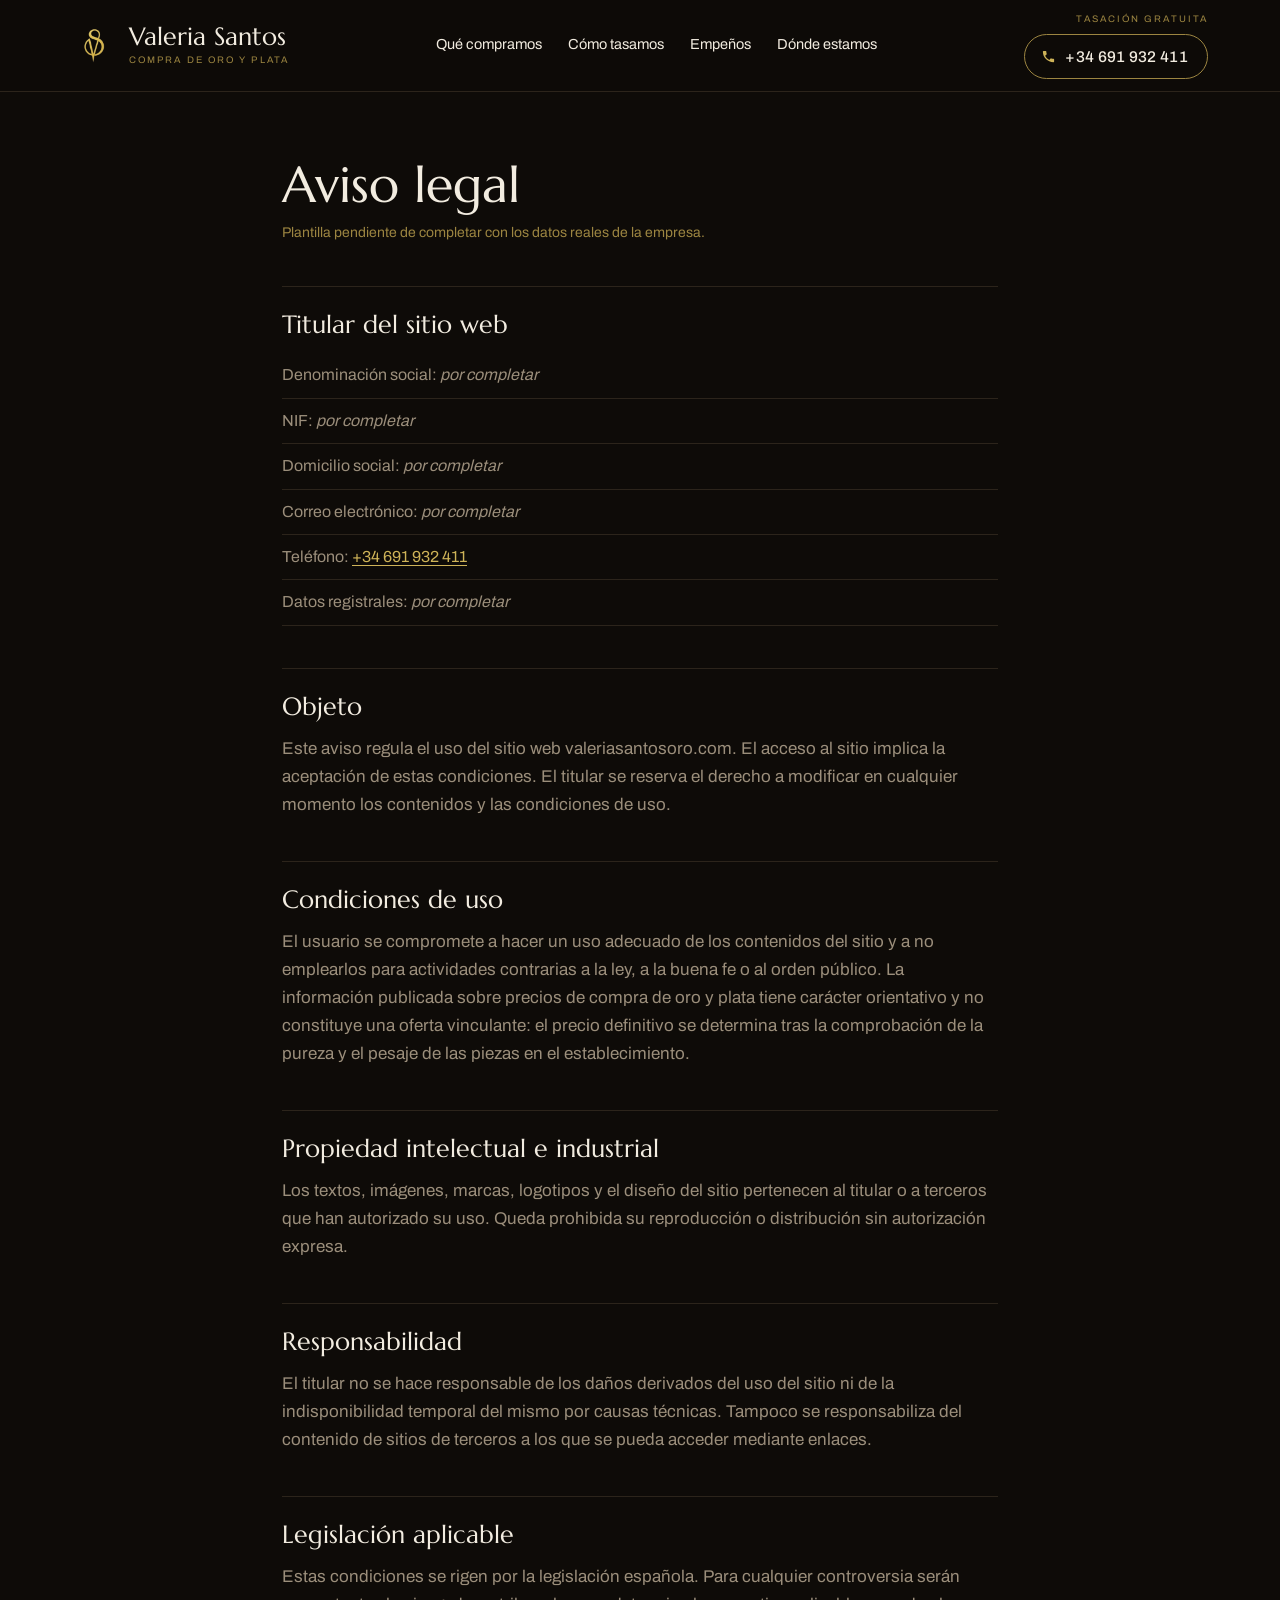
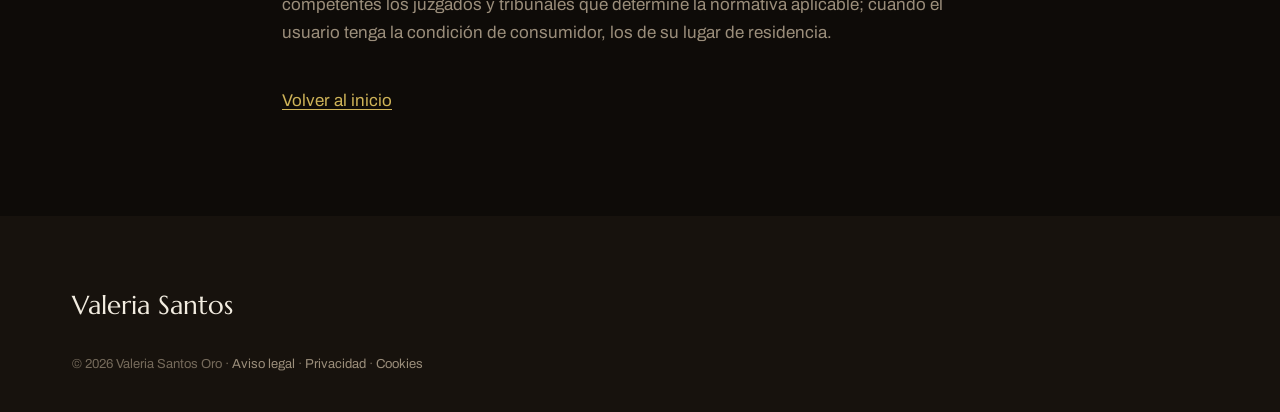
==== commit 579c26f9: "Servir las tipografías desde el dominio y limpiar las páginas legales Las tipografías se cargaban de" ====
--- a/public/aviso-legal.html
+++ b/public/aviso-legal.html
@@ -5,9 +5,7 @@
 <meta name="viewport" content="width=device-width, initial-scale=1">
 <title>Aviso legal | Valeria Santos Oro</title>
 <meta name="robots" content="noindex, follow">
-<link rel="preconnect" href="https://fonts.googleapis.com">
-<link rel="preconnect" href="https://fonts.gstatic.com" crossorigin>
-<link href="https://fonts.googleapis.com/css2?family=Marcellus&family=Archivo:wght@400;500;600&display=swap" rel="stylesheet">
+<link rel="stylesheet" href="assets/css/fuentes.css">
 <script>document.documentElement.className += ' js';</script>
 <link rel="icon" href="favicon.png" type="image/png">
 <link rel="apple-touch-icon" href="favicon.png">
@@ -46,12 +44,12 @@
 
 <h2>Titular del sitio web</h2>
 <ul>
-  <li>Denominación social: <span class="hueco">[Razón social completa, S.L.]</span></li>
-  <li>NIF: <span class="hueco">[B00000000]</span></li>
-  <li>Domicilio social: <span class="hueco">[Calle, número, CP, ciudad]</span></li>
-  <li>Correo electrónico: <span class="hueco">[info@valeriasantosoro.com]</span></li>
-  <li>Teléfono: <span class="hueco">[+34 000 000 000]</span></li>
-  <li>Datos registrales: <span class="hueco">[Registro Mercantil de X, tomo, folio, hoja]</span></li>
+  <li>Denominación social: <span class="pendiente">por completar</span></li>  <!-- PENDIENTE: razón social exacta que figure en el NIF -->
+  <li>NIF: <span class="pendiente">por completar</span></li>  <!-- PENDIENTE: NIF o CIF de la empresa -->
+  <li>Domicilio social: <span class="pendiente">por completar</span></li>  <!-- PENDIENTE: domicilio fiscal; puede no coincidir con el de la tienda -->
+  <li>Correo electrónico: <span class="pendiente">por completar</span></li>  <!-- PENDIENTE: OBLIGATORIO por el art. 10 LSSI. No hay cuenta todavía: crear info@valeriasantosoro.com -->
+  <li>Teléfono: <a href="tel:+34691932411" data-enlace="telefono" data-dato="telefono">+34 691 932 411</a></li>
+  <li>Datos registrales: <span class="pendiente">por completar</span></li>  <!-- PENDIENTE: solo si es sociedad mercantil; si es autónoma, esta línea se borra -->
 </ul>
 
 <h2>Objeto</h2>
@@ -67,7 +65,7 @@
 <p>El titular no se hace responsable de los daños derivados del uso del sitio ni de la indisponibilidad temporal del mismo por causas técnicas. Tampoco se responsabiliza del contenido de sitios de terceros a los que se pueda acceder mediante enlaces.</p>
 
 <h2>Legislación aplicable</h2>
-<p>Estas condiciones se rigen por la legislación española. Para cualquier controversia serán competentes los juzgados y tribunales de <span class="hueco">[ciudad]</span>, salvo que la normativa de consumo disponga otro fuero.</p>
+<p>Estas condiciones se rigen por la legislación española. Para cualquier controversia serán competentes los juzgados y tribunales que determine la normativa aplicable; cuando el usuario tenga la condición de consumidor, los de su lugar de residencia.</p>
 <p style="margin-top:40px"><a href="index.html">Volver al inicio</a></p>
 </main>
 
--- a/public/assets/css/fuentes.css
+++ b/public/assets/css/fuentes.css
@@ -0,0 +1,98 @@
+/* ==========================================================================
+   Tipografías servidas desde el propio dominio.
+
+   Antes se cargaban desde fonts.googleapis.com, lo que enviaba la IP de cada
+   visitante a Google y obligaba a declararlo como destinatario en la política
+   de privacidad. Sirviéndolas nosotros, Google deja de recibir nada y la
+   página ahorra dos conexiones externas.
+
+   Marcellus y Archivo están bajo SIL Open Font License 1.1, que permite
+   alojarlas y redistribuirlas. Solo se incluyen los subconjuntos latin y
+   latin-ext: es una web en español.
+   ========================================================================== */
+
+/* latin-ext */
+@font-face {
+  font-family: 'Archivo';
+  font-style: normal;
+  font-weight: 400;
+  font-stretch: 100%;
+  font-display: swap;
+  src: url(../fuentes/k3kPo8UDI-1M0wlSV9XAw6lQkqWY8Q82sLyTOxK-vA.woff2) format('woff2');
+  unicode-range: U+0100-02BA, U+02BD-02C5, U+02C7-02CC, U+02CE-02D7, U+02DD-02FF, U+0304, U+0308, U+0329, U+1D00-1DBF, U+1E00-1E9F, U+1EF2-1EFF, U+2020, U+20A0-20AB, U+20AD-20C0, U+2113, U+2C60-2C7F, U+A720-A7FF;
+}
+
+/* latin */
+@font-face {
+  font-family: 'Archivo';
+  font-style: normal;
+  font-weight: 400;
+  font-stretch: 100%;
+  font-display: swap;
+  src: url(../fuentes/k3kPo8UDI-1M0wlSV9XAw6lQkqWY8Q82sLydOxI.woff2) format('woff2');
+  unicode-range: U+0000-00FF, U+0131, U+0152-0153, U+02BB-02BC, U+02C6, U+02DA, U+02DC, U+0304, U+0308, U+0329, U+2000-206F, U+20AC, U+2122, U+2191, U+2193, U+2212, U+2215, U+FEFF, U+FFFD;
+}
+
+/* latin-ext */
+@font-face {
+  font-family: 'Archivo';
+  font-style: normal;
+  font-weight: 500;
+  font-stretch: 100%;
+  font-display: swap;
+  src: url(../fuentes/k3kPo8UDI-1M0wlSV9XAw6lQkqWY8Q82sLyTOxK-vA.woff2) format('woff2');
+  unicode-range: U+0100-02BA, U+02BD-02C5, U+02C7-02CC, U+02CE-02D7, U+02DD-02FF, U+0304, U+0308, U+0329, U+1D00-1DBF, U+1E00-1E9F, U+1EF2-1EFF, U+2020, U+20A0-20AB, U+20AD-20C0, U+2113, U+2C60-2C7F, U+A720-A7FF;
+}
+
+/* latin */
+@font-face {
+  font-family: 'Archivo';
+  font-style: normal;
+  font-weight: 500;
+  font-stretch: 100%;
+  font-display: swap;
+  src: url(../fuentes/k3kPo8UDI-1M0wlSV9XAw6lQkqWY8Q82sLydOxI.woff2) format('woff2');
+  unicode-range: U+0000-00FF, U+0131, U+0152-0153, U+02BB-02BC, U+02C6, U+02DA, U+02DC, U+0304, U+0308, U+0329, U+2000-206F, U+20AC, U+2122, U+2191, U+2193, U+2212, U+2215, U+FEFF, U+FFFD;
+}
+
+/* latin-ext */
+@font-face {
+  font-family: 'Archivo';
+  font-style: normal;
+  font-weight: 600;
+  font-stretch: 100%;
+  font-display: swap;
+  src: url(../fuentes/k3kPo8UDI-1M0wlSV9XAw6lQkqWY8Q82sLyTOxK-vA.woff2) format('woff2');
+  unicode-range: U+0100-02BA, U+02BD-02C5, U+02C7-02CC, U+02CE-02D7, U+02DD-02FF, U+0304, U+0308, U+0329, U+1D00-1DBF, U+1E00-1E9F, U+1EF2-1EFF, U+2020, U+20A0-20AB, U+20AD-20C0, U+2113, U+2C60-2C7F, U+A720-A7FF;
+}
+
+/* latin */
+@font-face {
+  font-family: 'Archivo';
+  font-style: normal;
+  font-weight: 600;
+  font-stretch: 100%;
+  font-display: swap;
+  src: url(../fuentes/k3kPo8UDI-1M0wlSV9XAw6lQkqWY8Q82sLydOxI.woff2) format('woff2');
+  unicode-range: U+0000-00FF, U+0131, U+0152-0153, U+02BB-02BC, U+02C6, U+02DA, U+02DC, U+0304, U+0308, U+0329, U+2000-206F, U+20AC, U+2122, U+2191, U+2193, U+2212, U+2215, U+FEFF, U+FFFD;
+}
+
+/* latin-ext */
+@font-face {
+  font-family: 'Marcellus';
+  font-style: normal;
+  font-weight: 400;
+  font-display: swap;
+  src: url(../fuentes/wEO_EBrOk8hQLDvIAF81WPoK7Es.woff2) format('woff2');
+  unicode-range: U+0100-02BA, U+02BD-02C5, U+02C7-02CC, U+02CE-02D7, U+02DD-02FF, U+0304, U+0308, U+0329, U+1D00-1DBF, U+1E00-1E9F, U+1EF2-1EFF, U+2020, U+20A0-20AB, U+20AD-20C0, U+2113, U+2C60-2C7F, U+A720-A7FF;
+}
+
+/* latin */
+@font-face {
+  font-family: 'Marcellus';
+  font-style: normal;
+  font-weight: 400;
+  font-display: swap;
+  src: url(../fuentes/wEO_EBrOk8hQLDvIAF81VvoK.woff2) format('woff2');
+  unicode-range: U+0000-00FF, U+0131, U+0152-0153, U+02BB-02BC, U+02C6, U+02DA, U+02DC, U+0304, U+0308, U+0329, U+2000-206F, U+20AC, U+2122, U+2191, U+2193, U+2212, U+2215, U+FEFF, U+FFFD;
+}
--- a/public/assets/css/estilo.css
+++ b/public/assets/css/estilo.css
@@ -19,7 +19,6 @@
   --marfil:     #f2ece0;   /* texto principal sobre negro */
   --tenue:      #9b8e7b;   /* texto secundario */
   --linea:      #2c241b;   /* separadores */
-  --aviso:      #ceb358;   /* marcador de los huecos legales */
 
   --serif: 'Marcellus', 'Optima', 'Palatino Linotype', Georgia, serif;
   --sans:  'Archivo', 'Helvetica Neue', Arial, sans-serif;
@@ -1070,16 +1069,13 @@
   color:var(--tenue);
 }
 
-/* Hueco pendiente de rellenar por el cliente: resaltado a propósito, para
-   que no se publique sin completar. */
-.hueco{
-  background:var(--aviso);
-  color:var(--negro);
-  padding:1px 6px;
-  border-radius:var(--radio);
-  font-weight:500;
-  box-decoration-break:clone;
-  -webkit-box-decoration-break:clone;
+/* Dato que aún no tenemos. Antes iba resaltado en amarillo chillón, pero
+   estas páginas las ve el cliente y parecían una obra a medio hacer. Ahora
+   es discreto; el recordatorio con el detalle va en un comentario HTML al
+   lado, que solo se ve en el código. */
+.pendiente{
+  color:var(--tenue);
+  font-style:italic;
 }
 
 /* ---------------------------------------------------------- Responsive -- */
